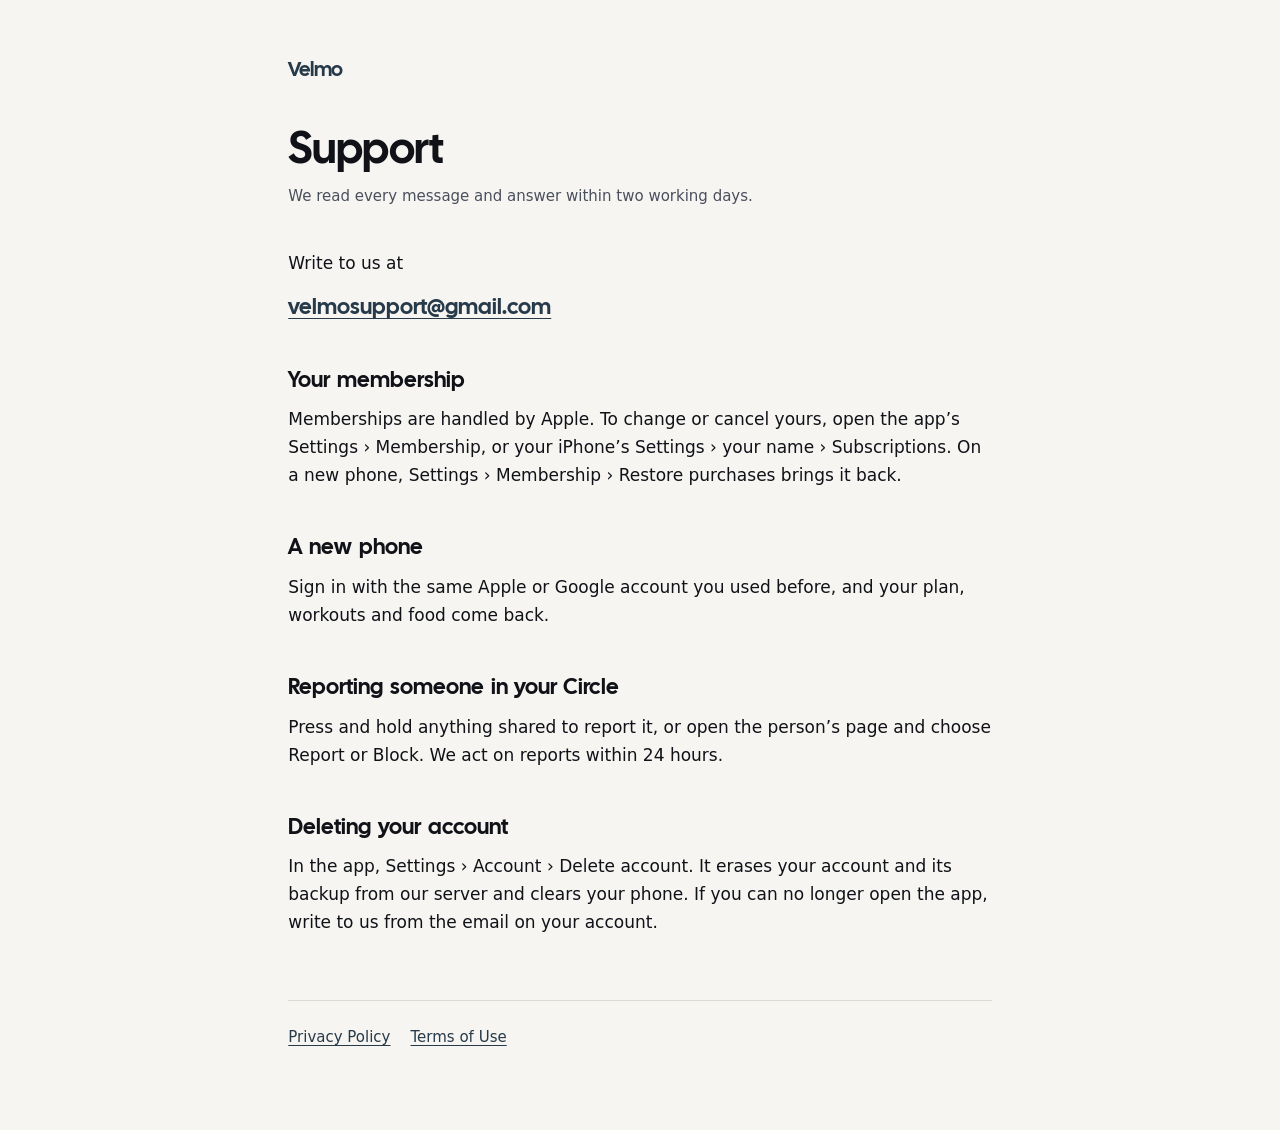
==== support/index.html @ 5cf64047 "Velmo's privacy policy and support pages" ====
<!doctype html>
<html lang="en">
<head>
<meta charset="utf-8">
<meta name="viewport" content="width=device-width, initial-scale=1">
<title>Velmo Support</title>
<meta name="description" content="How to reach Velmo, manage your membership and delete your account.">
<link rel="stylesheet" href="../assets/legal.css">
</head>
<body>
<main>
<a class="name" href="../">Velmo</a>

<h1>Support</h1>
<p class="updated">We read every message and answer within two working days.</p>

<p>Write to us at</p>
<p class="contact"><a href="mailto:velmosupport@gmail.com">velmosupport@gmail.com</a></p>

<h2>Your membership</h2>
<p>Memberships are handled by Apple. To change or cancel yours, open the app’s Settings › Membership, or your iPhone’s
Settings › your name › Subscriptions. On a new phone, Settings › Membership › Restore purchases brings it back.</p>

<h2>A new phone</h2>
<p>Sign in with the same Apple or Google account you used before, and your plan, workouts and food come back.</p>

<h2>Reporting someone in your Circle</h2>
<p>Press and hold anything shared to report it, or open the person’s page and choose Report or Block. We act on
reports within 24 hours.</p>

<h2>Deleting your account</h2>
<p>In the app, Settings › Account › Delete account. It erases your account and its backup from our server and clears
your phone. If you can no longer open the app, write to us from the email on your account.</p>

<footer>
<a href="../privacy/">Privacy Policy</a><a href="https://www.apple.com/legal/internet-services/itunes/dev/stdeula/">Terms of Use</a>
</footer>
</main>
</body>
</html>
---- assets/legal.css ----
/* Velmo's public pages: privacy policy and support. Read mode — one column, the app's own heading face. */
@font-face {
  font-family: "Cal Sans";
  src: url("CalSans-Regular.ttf") format("truetype");
  font-display: swap;
}

:root {
  --paper: #f6f5f2;
  --ink: #101218;
  --ink-soft: #4a4f5c;
  --brand: #273a4a;
  --rule: #dddad3;
  --mark: rgba(39, 58, 74, 0.16);
  color-scheme: light dark;
}

@media (prefers-color-scheme: dark) {
  :root {
    --paper: #0f1116;
    --ink: #f2f4f8;
    --ink-soft: #a8adba;
    --brand: #febd99;
    --rule: #262a33;
    --mark: rgba(254, 189, 153, 0.22);
  }
}

* { box-sizing: border-box; }

html {
  -webkit-text-size-adjust: 100%;
  text-size-adjust: 100%;
}

body {
  margin: 0;
  background: var(--paper);
  color: var(--ink);
  font: 400 1.0625rem/1.65 -apple-system, BlinkMacSystemFont, "Segoe UI", system-ui, sans-serif;
  font-feature-settings: "kern", "liga";
}

::selection { background: var(--mark); }

main {
  max-width: 68ch;
  margin: 0 auto;
  padding: 3.5rem 1rem 5rem;
}

.name {
  font: 400 1.25rem/1 "Cal Sans", -apple-system, system-ui, sans-serif;
  letter-spacing: -0.01em;
  color: var(--brand);
  text-decoration: none;
}

h1 {
  font: 400 clamp(2rem, 6vw, 2.75rem)/1.1 "Cal Sans", -apple-system, system-ui, sans-serif;
  letter-spacing: -0.015em;
  word-spacing: 0.1em;
  margin: 2.5rem 0 0.75rem;
  text-wrap: balance;
}

.updated { color: var(--ink-soft); margin: 0 0 2.5rem; font-size: 0.9375rem; }

.lede {
  font-size: 1.1875rem;
  line-height: 1.55;
  padding-bottom: 2rem;
  border-bottom: 1px solid var(--rule);
  margin: 0 0 0.5rem;
}

h2 {
  font: 400 1.375rem/1.25 "Cal Sans", -apple-system, system-ui, sans-serif;
  letter-spacing: 0;
  word-spacing: 0.12em;
  margin: 2.75rem 0 0.75rem;
  text-wrap: balance;
}

p, ul { margin: 0 0 1rem; }
ul { padding-left: 1.25rem; }
li { margin-bottom: 0.6rem; }
li::marker { color: var(--ink-soft); }
strong { font-weight: 600; }

a {
  color: var(--brand);
  text-decoration-thickness: 1px;
  text-underline-offset: 0.18em;
}
a:hover { text-decoration-thickness: 2px; }
a:focus-visible { outline: 2px solid var(--brand); outline-offset: 3px; border-radius: 3px; }

.contact {
  font: 400 1.375rem/1.3 "Cal Sans", -apple-system, system-ui, sans-serif;
  margin: 0.5rem 0 1.5rem;
  overflow-wrap: anywhere;
}

footer {
  margin-top: 4rem;
  padding-top: 1.5rem;
  border-top: 1px solid var(--rule);
  color: var(--ink-soft);
  font-size: 0.9375rem;
}
footer a { margin-right: 1.25rem; }
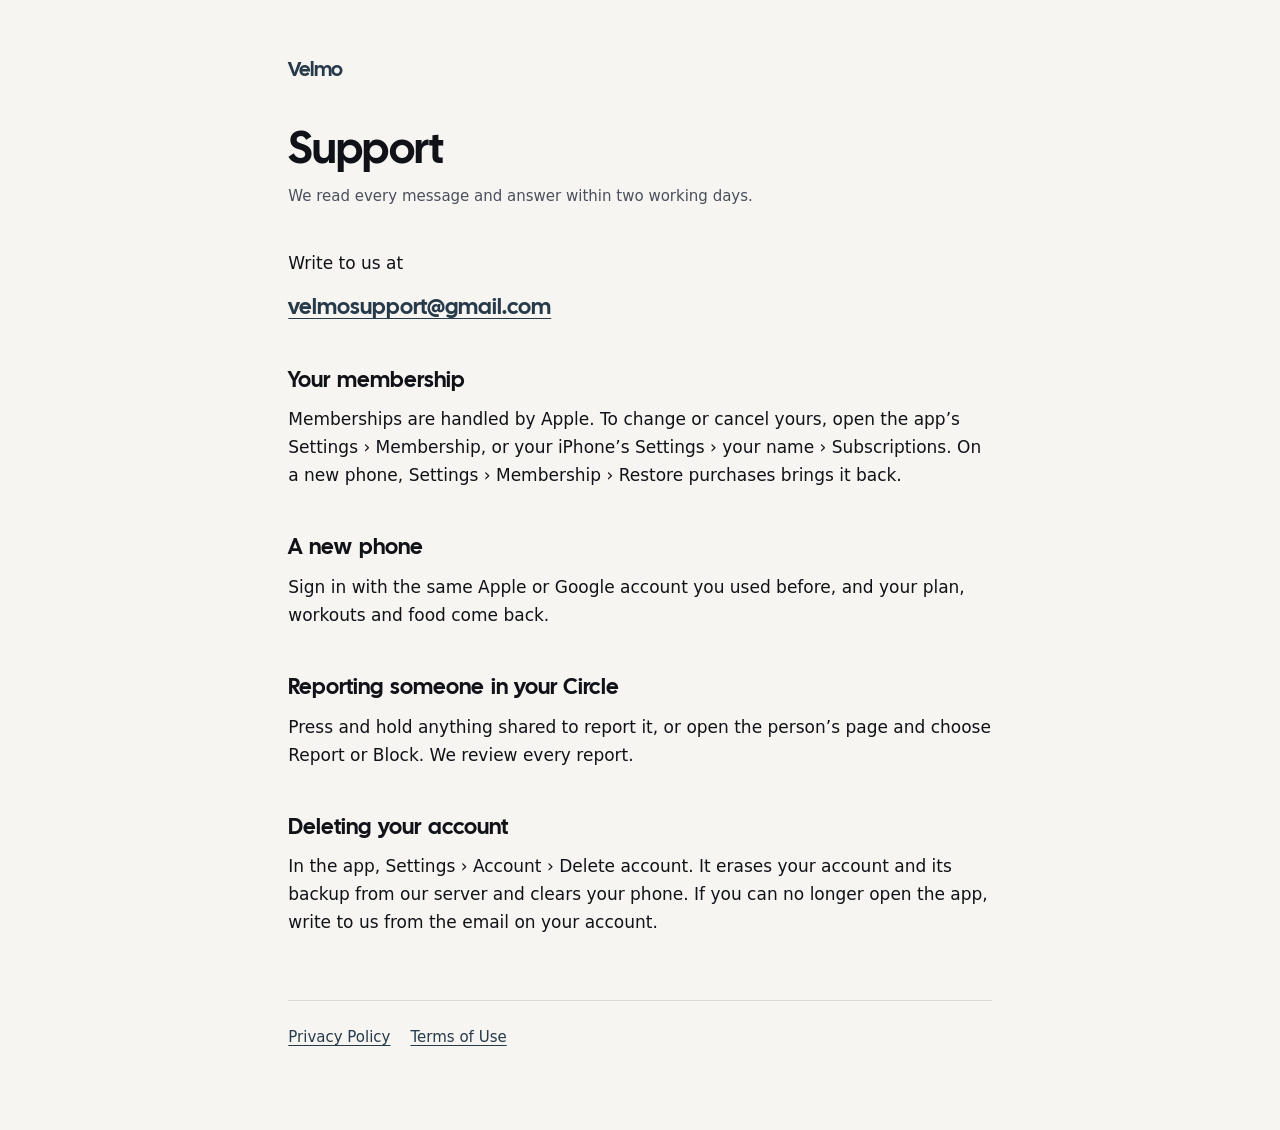
==== commit f6af9516: "Privacy and support pages: 13 Nov 2026 update (OpenAI only for the food reader, Circle sharing choic" ====
--- a/support/index.html
+++ b/support/index.html
@@ -25,8 +25,8 @@
 <p>Sign in with the same Apple or Google account you used before, and your plan, workouts and food come back.</p>
 
 <h2>Reporting someone in your Circle</h2>
-<p>Press and hold anything shared to report it, or open the person’s page and choose Report or Block. We act on
-reports within 24 hours.</p>
+<p>Press and hold anything shared to report it, or open the person’s page and choose Report or Block. We review
+every report.</p>
 
 <h2>Deleting your account</h2>
 <p>In the app, Settings › Account › Delete account. It erases your account and its backup from our server and clears
